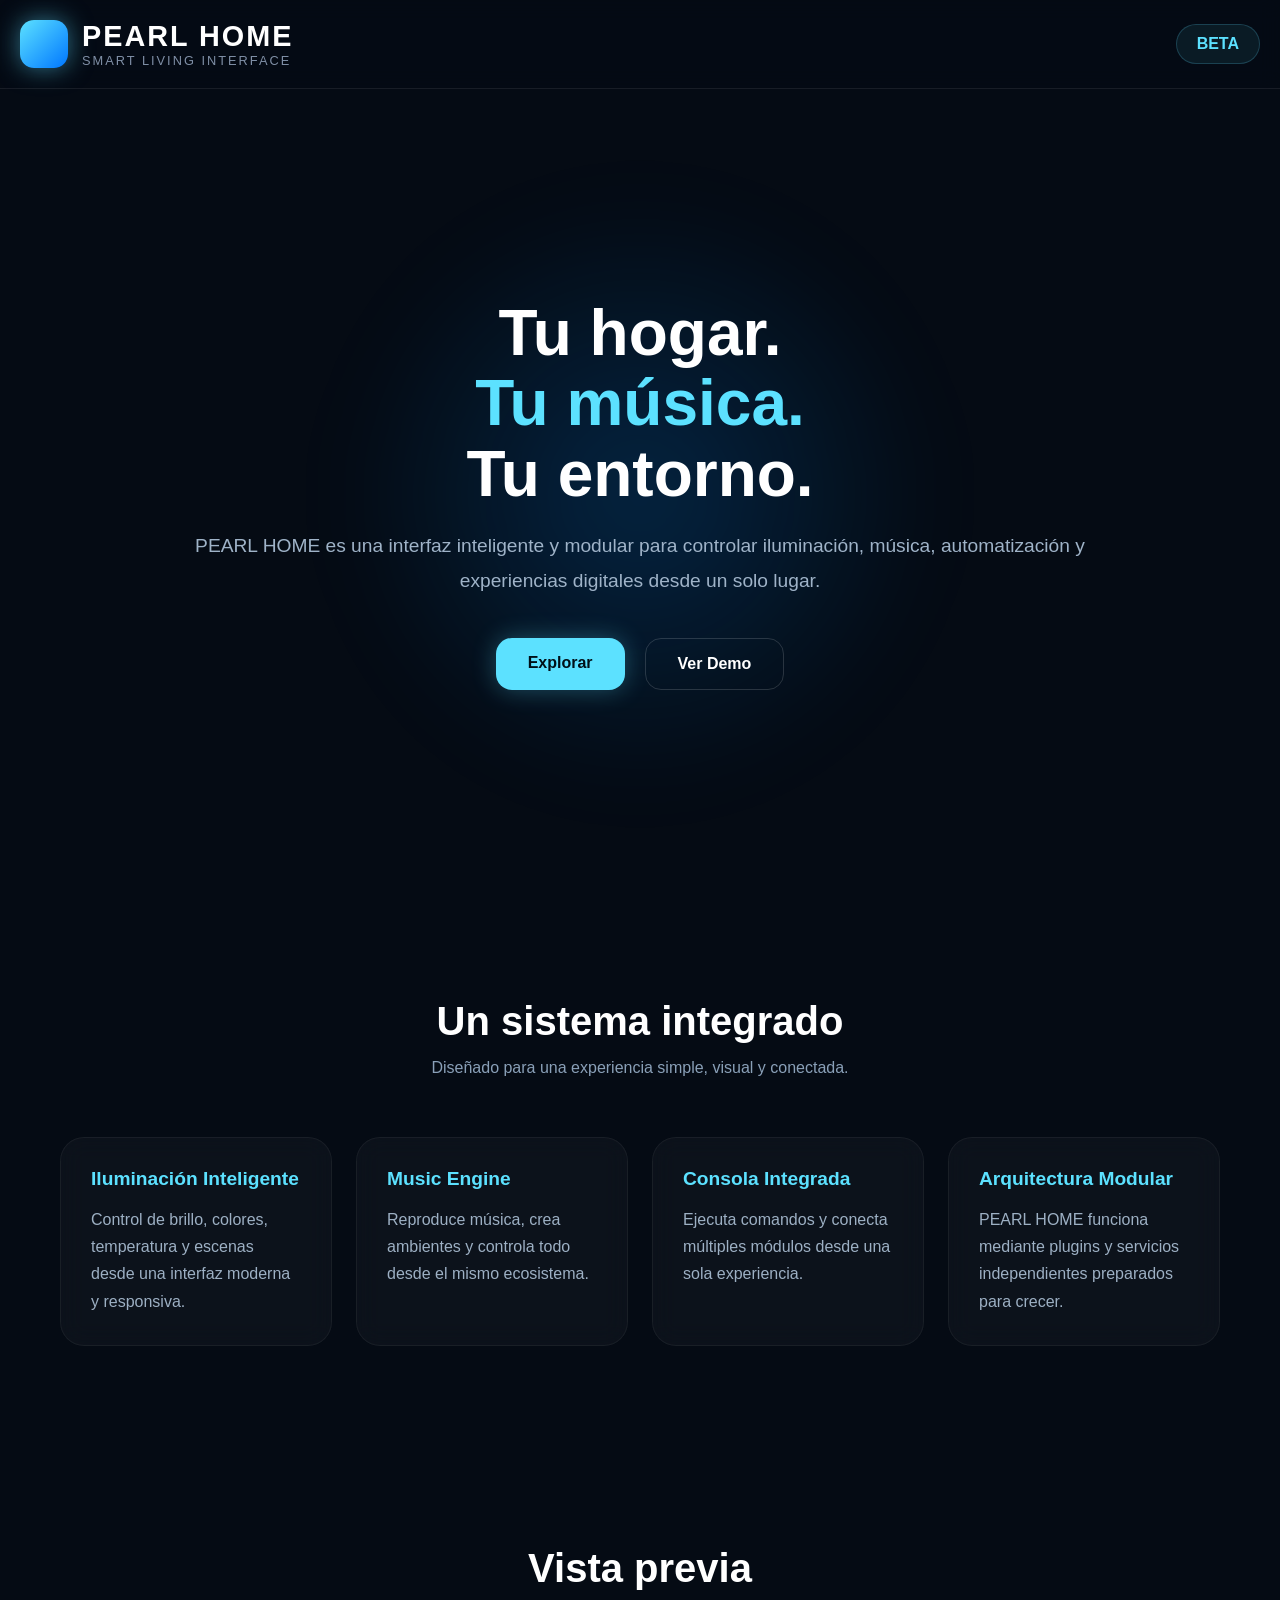
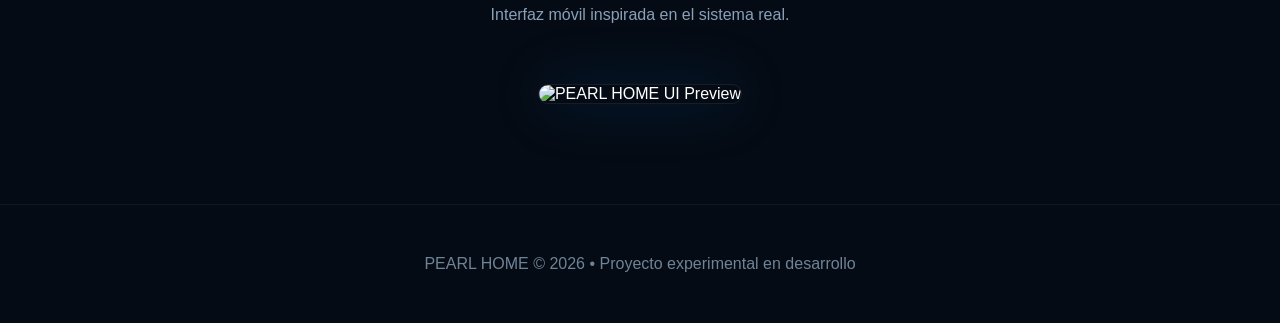
==== index.html @ 00fec77e "Add interactive PEARL HOME demo" ====
<!DOCTYPE html>
<html lang="es">
<head>
  <meta charset="UTF-8" />
  <meta name="viewport" content="width=device-width, initial-scale=1.0" />
  <title>PEARL HOME</title>
  <link rel="stylesheet" href="css/style.css" />
</head>
<body>

<header>
  <div class="logo">
    <div class="logo-icon"></div>
    <div>
      <h1>PEARL HOME</h1>
      <p>SMART LIVING INTERFACE</p>
    </div>
  </div>

  <div class="beta">BETA</div>
</header>

<section class="hero">
  <div class="hero-content">
    <h2>Tu hogar.<br><span>Tu música.</span><br>Tu entorno.</h2>

    <p>
      PEARL HOME es una interfaz inteligente y modular para controlar iluminación,
      música, automatización y experiencias digitales desde un solo lugar.
    </p>

    <div class="buttons">
      <a href="#features" class="btn btn-primary">Explorar</a>
      <a href="demo.html" class="btn btn-secondary">Ver Demo</a>
    </div>
  </div>
</section>

<section class="features" id="features">
  <div class="section-title">
    <h3>Un sistema integrado</h3>
    <p>Diseñado para una experiencia simple, visual y conectada.</p>
  </div>

  <div class="grid">
    <div class="card">
      <h4>Iluminación Inteligente</h4>
      <p>
        Control de brillo, colores, temperatura y escenas desde una interfaz moderna y responsiva.
      </p>
    </div>

    <div class="card">
      <h4>Music Engine</h4>
      <p>
        Reproduce música, crea ambientes y controla todo desde el mismo ecosistema.
      </p>
    </div>

    <div class="card">
      <h4>Consola Integrada</h4>
      <p>
        Ejecuta comandos y conecta múltiples módulos desde una sola experiencia.
      </p>
    </div>

    <div class="card">
      <h4>Arquitectura Modular</h4>
      <p>
        PEARL HOME funciona mediante plugins y servicios independientes preparados para crecer.
      </p>
    </div>
  </div>
</section>

<section class="preview" id="preview">
  <div class="section-title">
    <h3>Vista previa</h3>
    <p>Interfaz móvil inspirada en el sistema real.</p>
  </div>

  <img src="https://placehold.co/350x700/07111f/5ce1ff?text=PEARL+HOME" alt="PEARL HOME UI Preview">
</section>

<footer>
  <p>PEARL HOME © 2026 • Proyecto experimental en desarrollo</p>
</footer>

</body>
</html>
---- css/style.css ----
* {
  margin: 0;
  padding: 0;
  box-sizing: border-box;
  font-family: Arial, sans-serif;
}

body {
  background: #050b14;
  color: white;
  overflow-x: hidden;
}

header {
  padding: 20px;
  display: flex;
  justify-content: space-between;
  align-items: center;
  border-bottom: 1px solid rgba(255,255,255,0.08);
  backdrop-filter: blur(10px);
  position: sticky;
  top: 0;
  background: rgba(5,11,20,0.9);
  z-index: 100;
}

.logo {
  display: flex;
  align-items: center;
  gap: 14px;
}

.logo-icon {
  width: 48px;
  height: 48px;
  border-radius: 14px;
  background: linear-gradient(135deg, #5ce1ff, #0077ff);
  box-shadow: 0 0 25px rgba(92,225,255,0.5);
}

.logo h1 {
  font-size: 1.8rem;
  letter-spacing: 2px;
}

.logo p {
  color: #7f8fa6;
  font-size: 0.8rem;
  letter-spacing: 2px;
}

.beta {
  padding: 10px 20px;
  border-radius: 999px;
  border: 1px solid rgba(92,225,255,0.2);
  background: rgba(92,225,255,0.08);
  color: #5ce1ff;
  font-weight: bold;
}

.hero {
  min-height: 90vh;
  display: flex;
  align-items: center;
  justify-content: center;
  text-align: center;
  padding: 40px 20px;
  position: relative;
}

.hero::before {
  content: "";
  position: absolute;
  width: 600px;
  height: 600px;
  background: radial-gradient(circle, rgba(0,140,255,0.2), transparent 70%);
  filter: blur(40px);
  z-index: 0;
}

.hero-content {
  position: relative;
  z-index: 1;
  max-width: 900px;
}

.hero h2 {
  font-size: 4rem;
  margin-bottom: 20px;
  line-height: 1.1;
}

.hero span {
  color: #5ce1ff;
}

.hero p {
  color: #9fb3c8;
  font-size: 1.2rem;
  margin-bottom: 40px;
  line-height: 1.8;
}

.buttons {
  display: flex;
  gap: 20px;
  justify-content: center;
  flex-wrap: wrap;
}

.btn {
  padding: 16px 32px;
  border-radius: 16px;
  border: none;
  font-size: 1rem;
  cursor: pointer;
  transition: 0.3s ease;
  text-decoration: none;
  font-weight: bold;
}

.btn-primary {
  background: #5ce1ff;
  color: #001018;
  box-shadow: 0 0 25px rgba(92,225,255,0.3);
}

.btn-primary:hover {
  transform: translateY(-3px);
  box-shadow: 0 0 40px rgba(92,225,255,0.6);
}

.btn-secondary {
  background: transparent;
  border: 1px solid rgba(255,255,255,0.15);
  color: white;
}

.features {
  padding: 100px 20px;
  max-width: 1200px;
  margin: auto;
}

.section-title {
  text-align: center;
  margin-bottom: 60px;
}

.section-title h3 {
  font-size: 2.5rem;
  margin-bottom: 15px;
}

.section-title p {
  color: #8aa0b8;
}

.grid {
  display: grid;
  grid-template-columns: repeat(auto-fit, minmax(260px, 1fr));
  gap: 24px;
}

.card {
  background: rgba(255,255,255,0.03);
  border: 1px solid rgba(255,255,255,0.05);
  border-radius: 24px;
  padding: 30px;
  transition: 0.3s ease;
  backdrop-filter: blur(12px);
}

.card:hover {
  transform: translateY(-5px);
  border-color: rgba(92,225,255,0.3);
  box-shadow: 0 0 30px rgba(0,140,255,0.1);
}

.card h4 {
  margin-bottom: 16px;
  color: #5ce1ff;
  font-size: 1.2rem;
}

.card p {
  color: #9db0c4;
  line-height: 1.7;
}

.preview {
  padding: 100px 20px;
  text-align: center;
}

.preview img {
  width: 100%;
  max-width: 350px;
  border-radius: 30px;
  box-shadow: 0 0 60px rgba(0,140,255,0.2);
  border: 1px solid rgba(255,255,255,0.08);
}

footer {
  padding: 50px 20px;
  text-align: center;
  color: #6f8397;
  border-top: 1px solid rgba(255,255,255,0.05);
}

@media (max-width: 768px) {
  .hero h2 {
    font-size: 2.5rem;
  }

  .hero p {
    font-size: 1rem;
  }
}
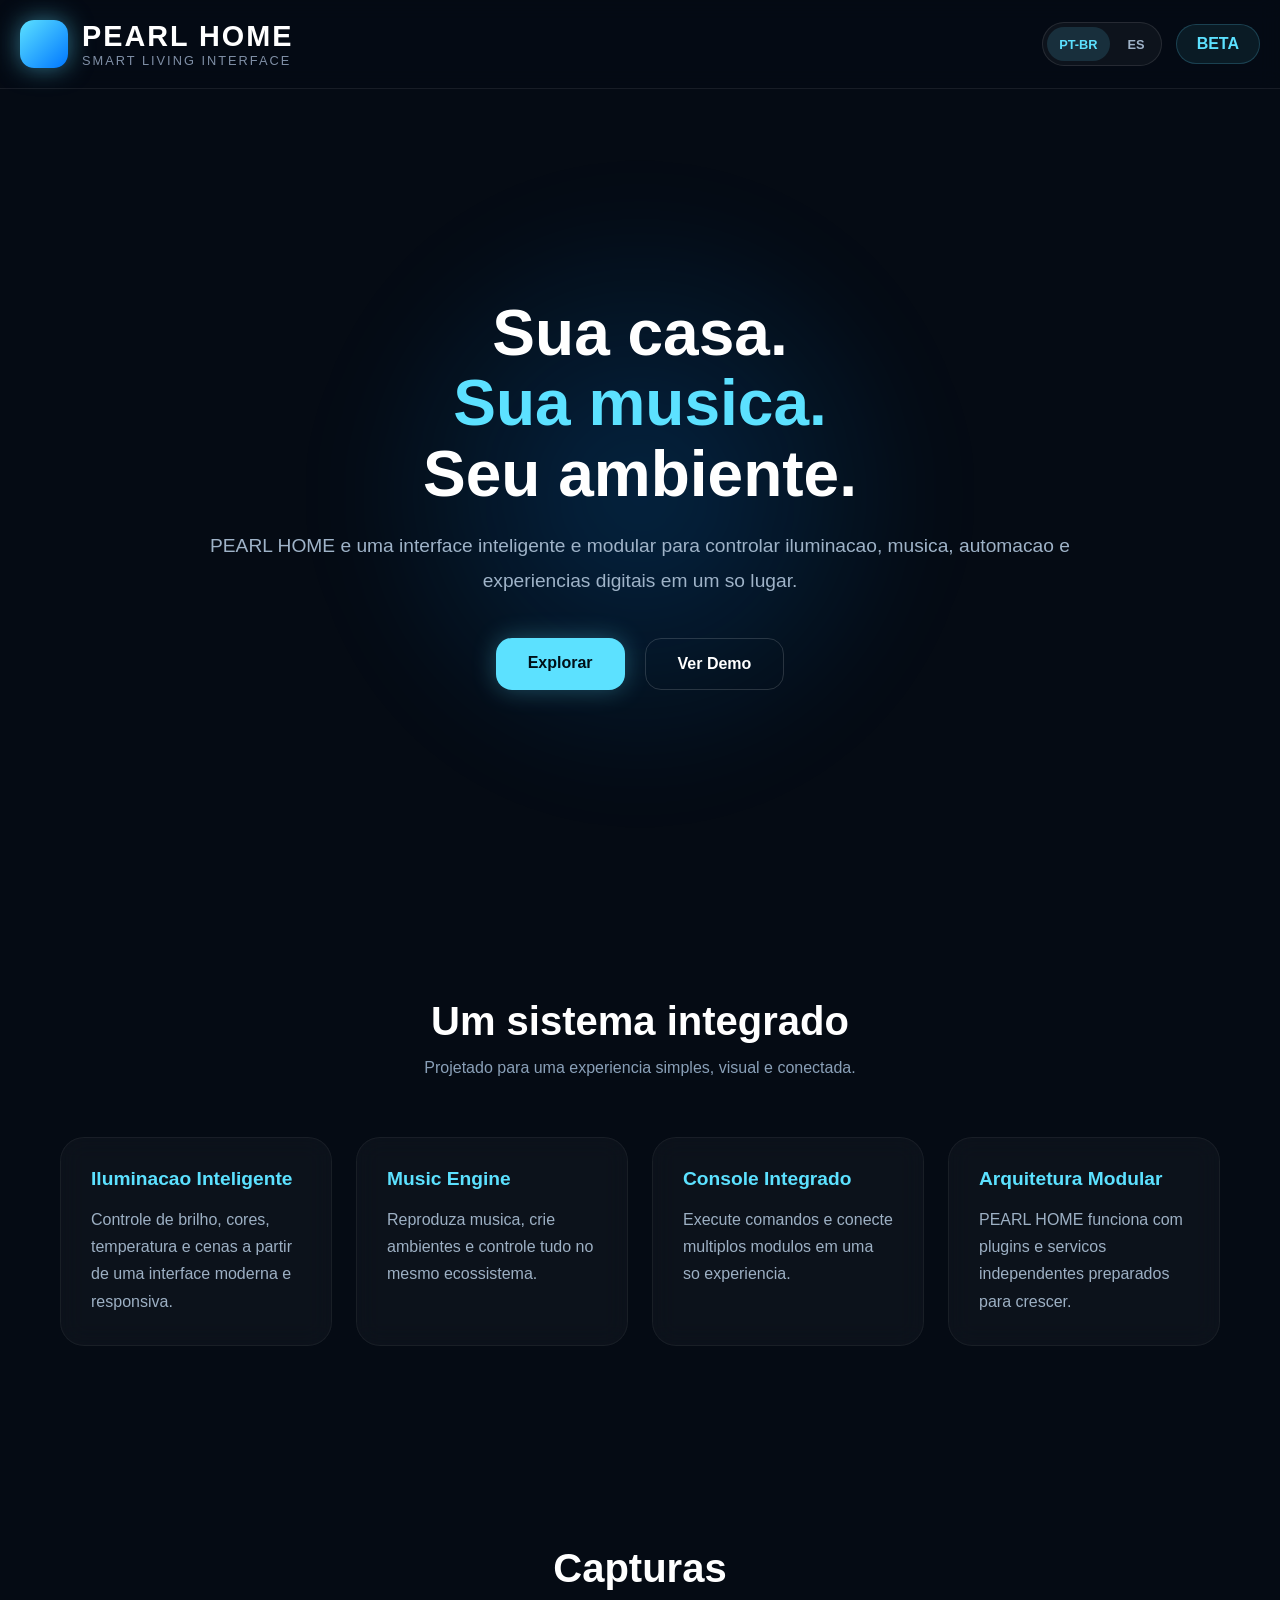
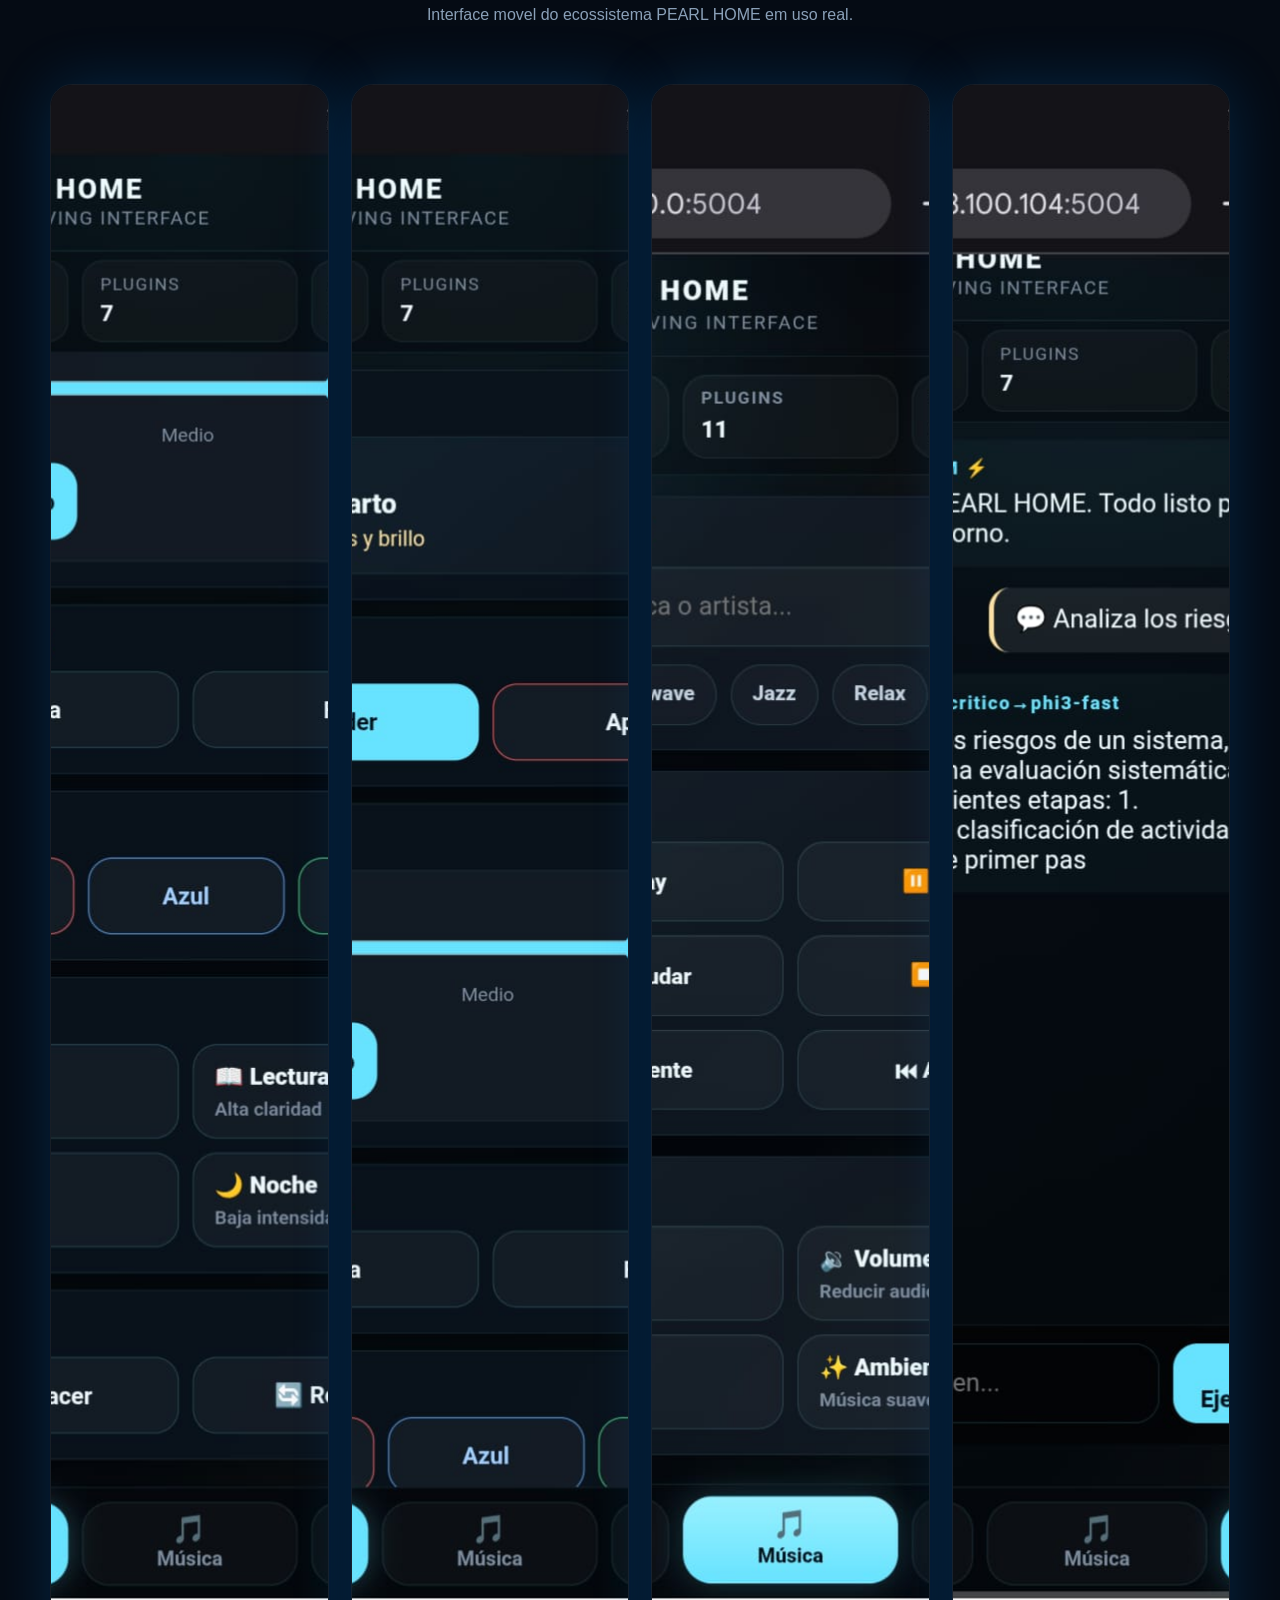
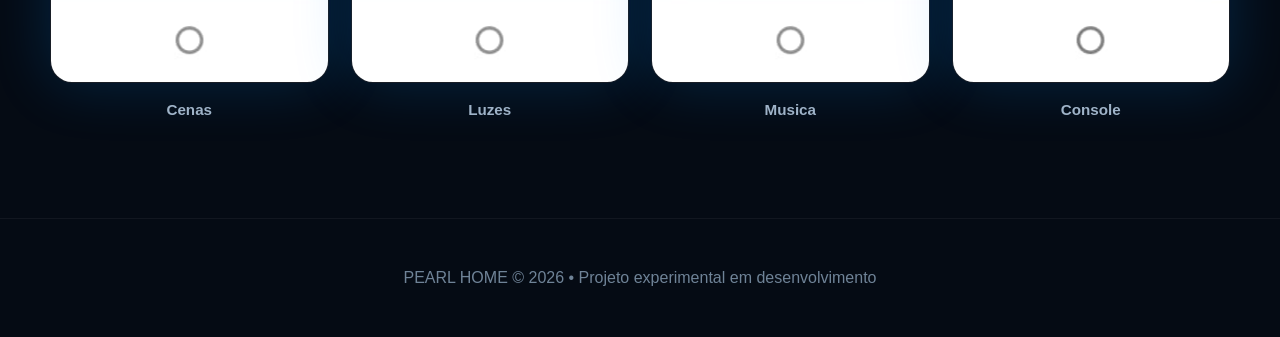
==== commit 0ff46c41: "Add mobile screenshots gallery" ====
--- a/index.html
+++ b/index.html
@@ -1,9 +1,11 @@
 <!DOCTYPE html>
-<html lang="es">
+<html lang="pt-BR">
 <head>
   <meta charset="UTF-8" />
   <meta name="viewport" content="width=device-width, initial-scale=1.0" />
   <title>PEARL HOME</title>
+  <link rel="alternate" hreflang="pt-BR" href="./" />
+  <link rel="alternate" hreflang="es" href="./es/" />
   <link rel="stylesheet" href="css/style.css" />
 </head>
 <body>
@@ -17,57 +19,63 @@
     </div>
   </div>
 
-  <div class="beta">BETA</div>
+  <nav class="header-actions" aria-label="Opcoes do site">
+    <div class="language-switch" aria-label="Idioma">
+      <a class="active" href="./" aria-current="page">PT-BR</a>
+      <a href="./es/">ES</a>
+    </div>
+    <div class="beta">BETA</div>
+  </nav>
 </header>
 
 <section class="hero">
   <div class="hero-content">
-    <h2>Tu hogar.<br><span>Tu música.</span><br>Tu entorno.</h2>
+    <h2>Sua casa.<br><span>Sua musica.</span><br>Seu ambiente.</h2>
 
     <p>
-      PEARL HOME es una interfaz inteligente y modular para controlar iluminación,
-      música, automatización y experiencias digitales desde un solo lugar.
+      PEARL HOME e uma interface inteligente e modular para controlar iluminacao,
+      musica, automacao e experiencias digitais em um so lugar.
     </p>
 
     <div class="buttons">
       <a href="#features" class="btn btn-primary">Explorar</a>
-      <a href="demo.html" class="btn btn-secondary">Ver Demo</a>
+      <a href="./demo.html" class="btn btn-secondary">Ver Demo</a>
     </div>
   </div>
 </section>
 
 <section class="features" id="features">
   <div class="section-title">
-    <h3>Un sistema integrado</h3>
-    <p>Diseñado para una experiencia simple, visual y conectada.</p>
+    <h3>Um sistema integrado</h3>
+    <p>Projetado para uma experiencia simples, visual e conectada.</p>
   </div>
 
   <div class="grid">
     <div class="card">
-      <h4>Iluminación Inteligente</h4>
+      <h4>Iluminacao Inteligente</h4>
       <p>
-        Control de brillo, colores, temperatura y escenas desde una interfaz moderna y responsiva.
+        Controle de brilho, cores, temperatura e cenas a partir de uma interface moderna e responsiva.
       </p>
     </div>
 
     <div class="card">
       <h4>Music Engine</h4>
       <p>
-        Reproduce música, crea ambientes y controla todo desde el mismo ecosistema.
+        Reproduza musica, crie ambientes e controle tudo no mesmo ecossistema.
       </p>
     </div>
 
     <div class="card">
-      <h4>Consola Integrada</h4>
+      <h4>Console Integrado</h4>
       <p>
-        Ejecuta comandos y conecta múltiples módulos desde una sola experiencia.
+        Execute comandos e conecte multiplos modulos em uma so experiencia.
       </p>
     </div>
 
     <div class="card">
-      <h4>Arquitectura Modular</h4>
+      <h4>Arquitetura Modular</h4>
       <p>
-        PEARL HOME funciona mediante plugins y servicios independientes preparados para crecer.
+        PEARL HOME funciona com plugins e servicos independentes preparados para crescer.
       </p>
     </div>
   </div>
@@ -75,15 +83,35 @@
 
 <section class="preview" id="preview">
   <div class="section-title">
-    <h3>Vista previa</h3>
-    <p>Interfaz móvil inspirada en el sistema real.</p>
+    <h3>Capturas</h3>
+    <p>Interface movel do ecossistema PEARL HOME em uso real.</p>
   </div>
 
-  <img src="https://placehold.co/350x700/07111f/5ce1ff?text=PEARL+HOME" alt="PEARL HOME UI Preview">
+  <div class="screenshots">
+    <figure class="screenshot-card">
+      <img src="assets/screenshots/pearl-scene.jpeg" alt="Tela de cenas do PEARL HOME" loading="lazy" width="718" height="1599">
+      <figcaption>Cenas</figcaption>
+    </figure>
+
+    <figure class="screenshot-card">
+      <img src="assets/screenshots/pearl-light.jpeg" alt="Tela de controle de luz do PEARL HOME" loading="lazy" width="718" height="1599">
+      <figcaption>Luzes</figcaption>
+    </figure>
+
+    <figure class="screenshot-card">
+      <img src="assets/screenshots/pearl-music.jpeg" alt="Tela do Music Engine do PEARL HOME" loading="lazy" width="718" height="1599">
+      <figcaption>Musica</figcaption>
+    </figure>
+
+    <figure class="screenshot-card">
+      <img src="assets/screenshots/pearl-console.jpeg" alt="Tela de console do PEARL HOME" loading="lazy" width="718" height="1599">
+      <figcaption>Console</figcaption>
+    </figure>
+  </div>
 </section>
 
 <footer>
-  <p>PEARL HOME © 2026 • Proyecto experimental en desarrollo</p>
+  <p>PEARL HOME © 2026 • Projeto experimental em desenvolvimento</p>
 </footer>
 
 </body>
--- a/css/style.css
+++ b/css/style.css
@@ -16,12 +16,46 @@
   display: flex;
   justify-content: space-between;
   align-items: center;
+  gap: 18px;
   border-bottom: 1px solid rgba(255,255,255,0.08);
   backdrop-filter: blur(10px);
   position: sticky;
   top: 0;
   background: rgba(5,11,20,0.9);
   z-index: 100;
+}
+
+.header-actions {
+  display: flex;
+  align-items: center;
+  gap: 14px;
+}
+
+.language-switch {
+  display: inline-flex;
+  align-items: center;
+  gap: 6px;
+  padding: 4px;
+  border: 1px solid rgba(255,255,255,0.1);
+  border-radius: 999px;
+  background: rgba(255,255,255,0.04);
+}
+
+.language-switch a {
+  min-height: 34px;
+  padding: 0 12px;
+  display: inline-flex;
+  align-items: center;
+  border-radius: 999px;
+  color: #9fb3c8;
+  font-size: 0.8rem;
+  font-weight: bold;
+  text-decoration: none;
+}
+
+.language-switch a.active {
+  background: rgba(92,225,255,0.14);
+  color: #5ce1ff;
 }
 
 .logo {
@@ -193,14 +227,35 @@
   text-align: center;
 }
 
-.preview img {
+.screenshots {
+  width: min(1180px, 100%);
+  margin: 0 auto;
+  display: grid;
+  grid-template-columns: repeat(4, minmax(0, 1fr));
+  gap: 22px;
+  align-items: start;
+}
+
+.screenshot-card {
+  min-width: 0;
+}
+
+.screenshot-card img {
   width: 100%;
-  max-width: 350px;
-  border-radius: 30px;
+  aspect-ratio: 718 / 1599;
+  object-fit: cover;
+  border-radius: 22px;
   box-shadow: 0 0 60px rgba(0,140,255,0.2);
   border: 1px solid rgba(255,255,255,0.08);
 }
 
+.screenshot-card figcaption {
+  margin-top: 14px;
+  color: #9fb3c8;
+  font-size: 0.95rem;
+  font-weight: bold;
+}
+
 footer {
   padding: 50px 20px;
   text-align: center;
@@ -209,6 +264,16 @@
 }
 
 @media (max-width: 768px) {
+  header {
+    align-items: flex-start;
+    flex-direction: column;
+  }
+
+  .header-actions {
+    width: 100%;
+    justify-content: space-between;
+  }
+
   .hero h2 {
     font-size: 2.5rem;
   }
@@ -216,4 +281,15 @@
   .hero p {
     font-size: 1rem;
   }
-}
+
+  .screenshots {
+    grid-template-columns: repeat(2, minmax(0, 1fr));
+  }
+}
+
+@media (max-width: 520px) {
+  .screenshots {
+    grid-template-columns: 1fr;
+    max-width: 330px;
+  }
+}
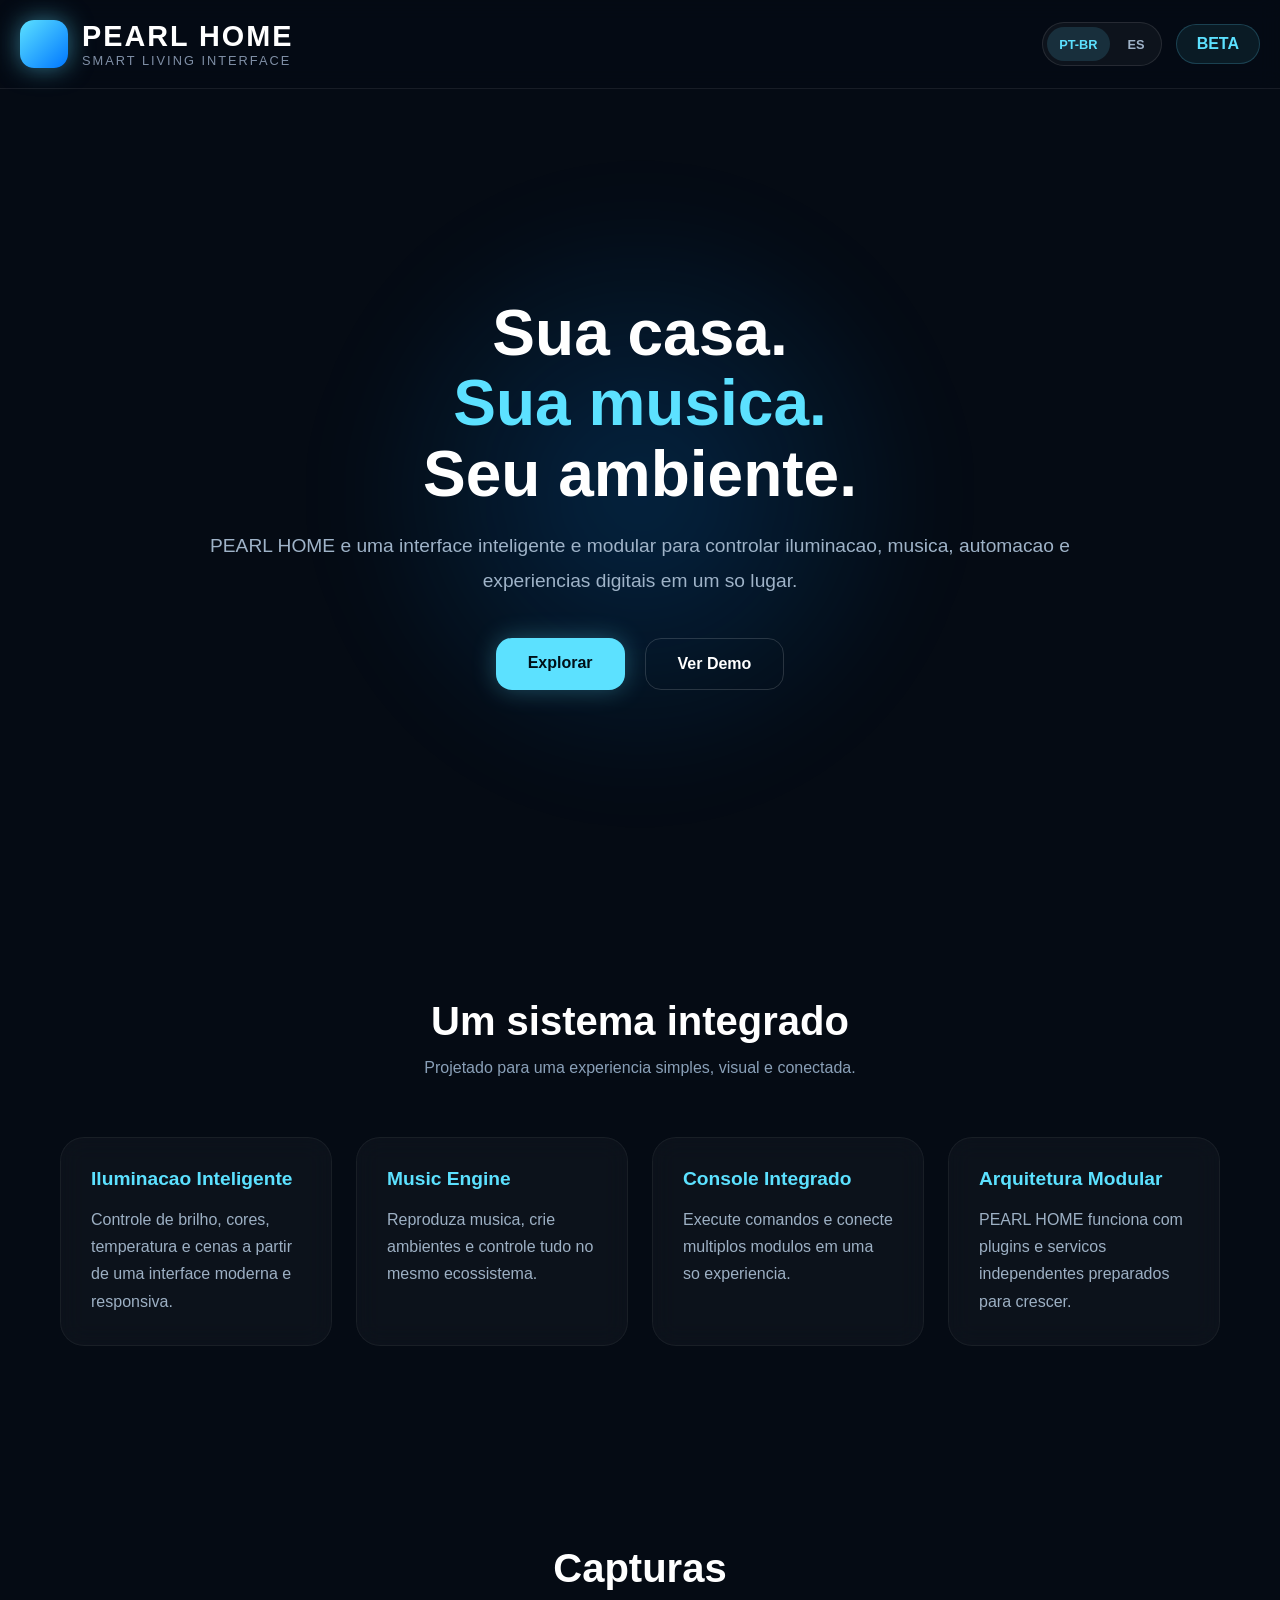
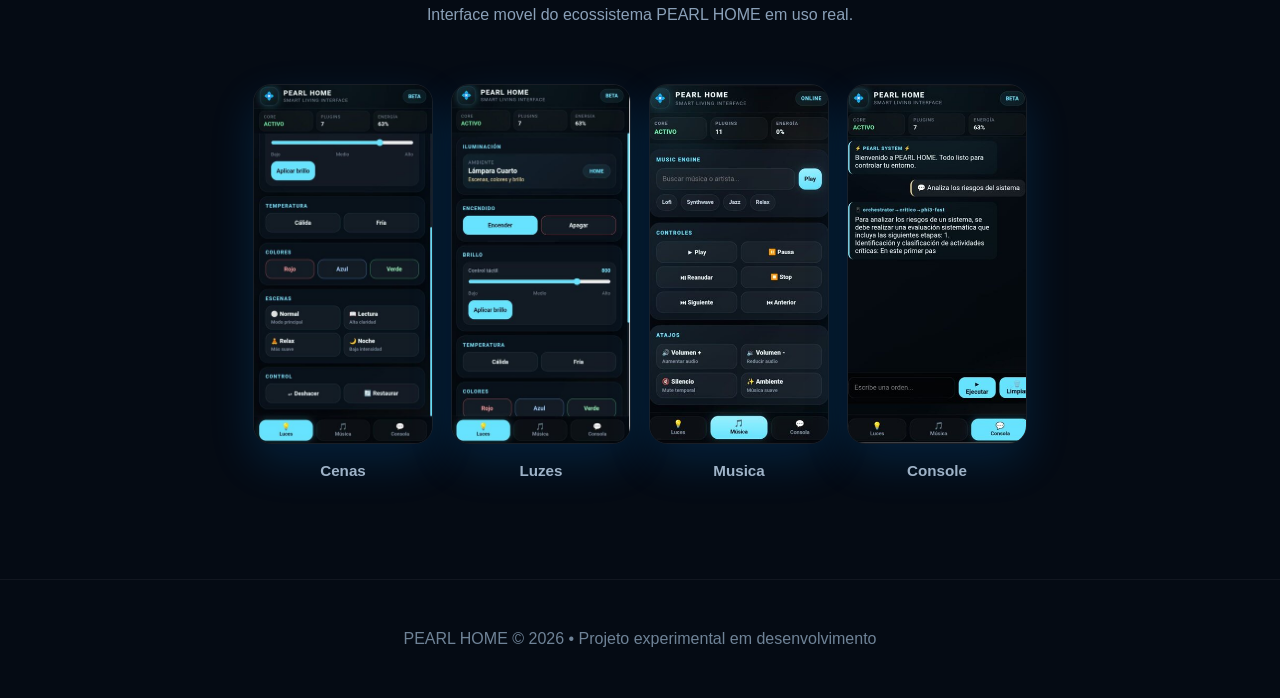
==== commit 29ecea78: "Optimize screenshot gallery sizing" ====
--- a/index.html
+++ b/index.html
@@ -89,22 +89,22 @@
 
   <div class="screenshots">
     <figure class="screenshot-card">
-      <img src="assets/screenshots/pearl-scene.jpeg" alt="Tela de cenas do PEARL HOME" loading="lazy" width="718" height="1599">
+      <img src="assets/screenshots/pearl-scene.jpeg" alt="Tela de cenas do PEARL HOME" loading="lazy" width="360" height="722">
       <figcaption>Cenas</figcaption>
     </figure>
 
     <figure class="screenshot-card">
-      <img src="assets/screenshots/pearl-light.jpeg" alt="Tela de controle de luz do PEARL HOME" loading="lazy" width="718" height="1599">
+      <img src="assets/screenshots/pearl-light.jpeg" alt="Tela de controle de luz do PEARL HOME" loading="lazy" width="360" height="721">
       <figcaption>Luzes</figcaption>
     </figure>
 
     <figure class="screenshot-card">
-      <img src="assets/screenshots/pearl-music.jpeg" alt="Tela do Music Engine do PEARL HOME" loading="lazy" width="718" height="1599">
+      <img src="assets/screenshots/pearl-music.jpeg" alt="Tela do Music Engine do PEARL HOME" loading="lazy" width="360" height="675">
       <figcaption>Musica</figcaption>
     </figure>
 
     <figure class="screenshot-card">
-      <img src="assets/screenshots/pearl-console.jpeg" alt="Tela de console do PEARL HOME" loading="lazy" width="718" height="1599">
+      <img src="assets/screenshots/pearl-console.jpeg" alt="Tela de console do PEARL HOME" loading="lazy" width="360" height="687">
       <figcaption>Console</figcaption>
     </figure>
   </div>
--- a/css/style.css
+++ b/css/style.css
@@ -228,12 +228,13 @@
 }
 
 .screenshots {
-  width: min(1180px, 100%);
+  width: min(980px, 100%);
   margin: 0 auto;
   display: grid;
-  grid-template-columns: repeat(4, minmax(0, 1fr));
-  gap: 22px;
+  grid-template-columns: repeat(4, minmax(0, 180px));
+  gap: 18px;
   align-items: start;
+  justify-content: center;
 }
 
 .screenshot-card {
@@ -242,10 +243,12 @@
 
 .screenshot-card img {
   width: 100%;
-  aspect-ratio: 718 / 1599;
+  max-height: 360px;
+  aspect-ratio: auto;
   object-fit: cover;
-  border-radius: 22px;
-  box-shadow: 0 0 60px rgba(0,140,255,0.2);
+  object-position: top center;
+  border-radius: 18px;
+  box-shadow: 0 18px 45px rgba(0,140,255,0.16);
   border: 1px solid rgba(255,255,255,0.08);
 }
 
@@ -284,12 +287,18 @@
 
   .screenshots {
     grid-template-columns: repeat(2, minmax(0, 1fr));
+    max-width: 430px;
   }
 }
 
 @media (max-width: 520px) {
   .screenshots {
-    grid-template-columns: 1fr;
-    max-width: 330px;
-  }
-}
+    grid-template-columns: repeat(2, minmax(0, 1fr));
+    max-width: 360px;
+    gap: 14px;
+  }
+
+  .screenshot-card img {
+    max-height: 300px;
+  }
+}
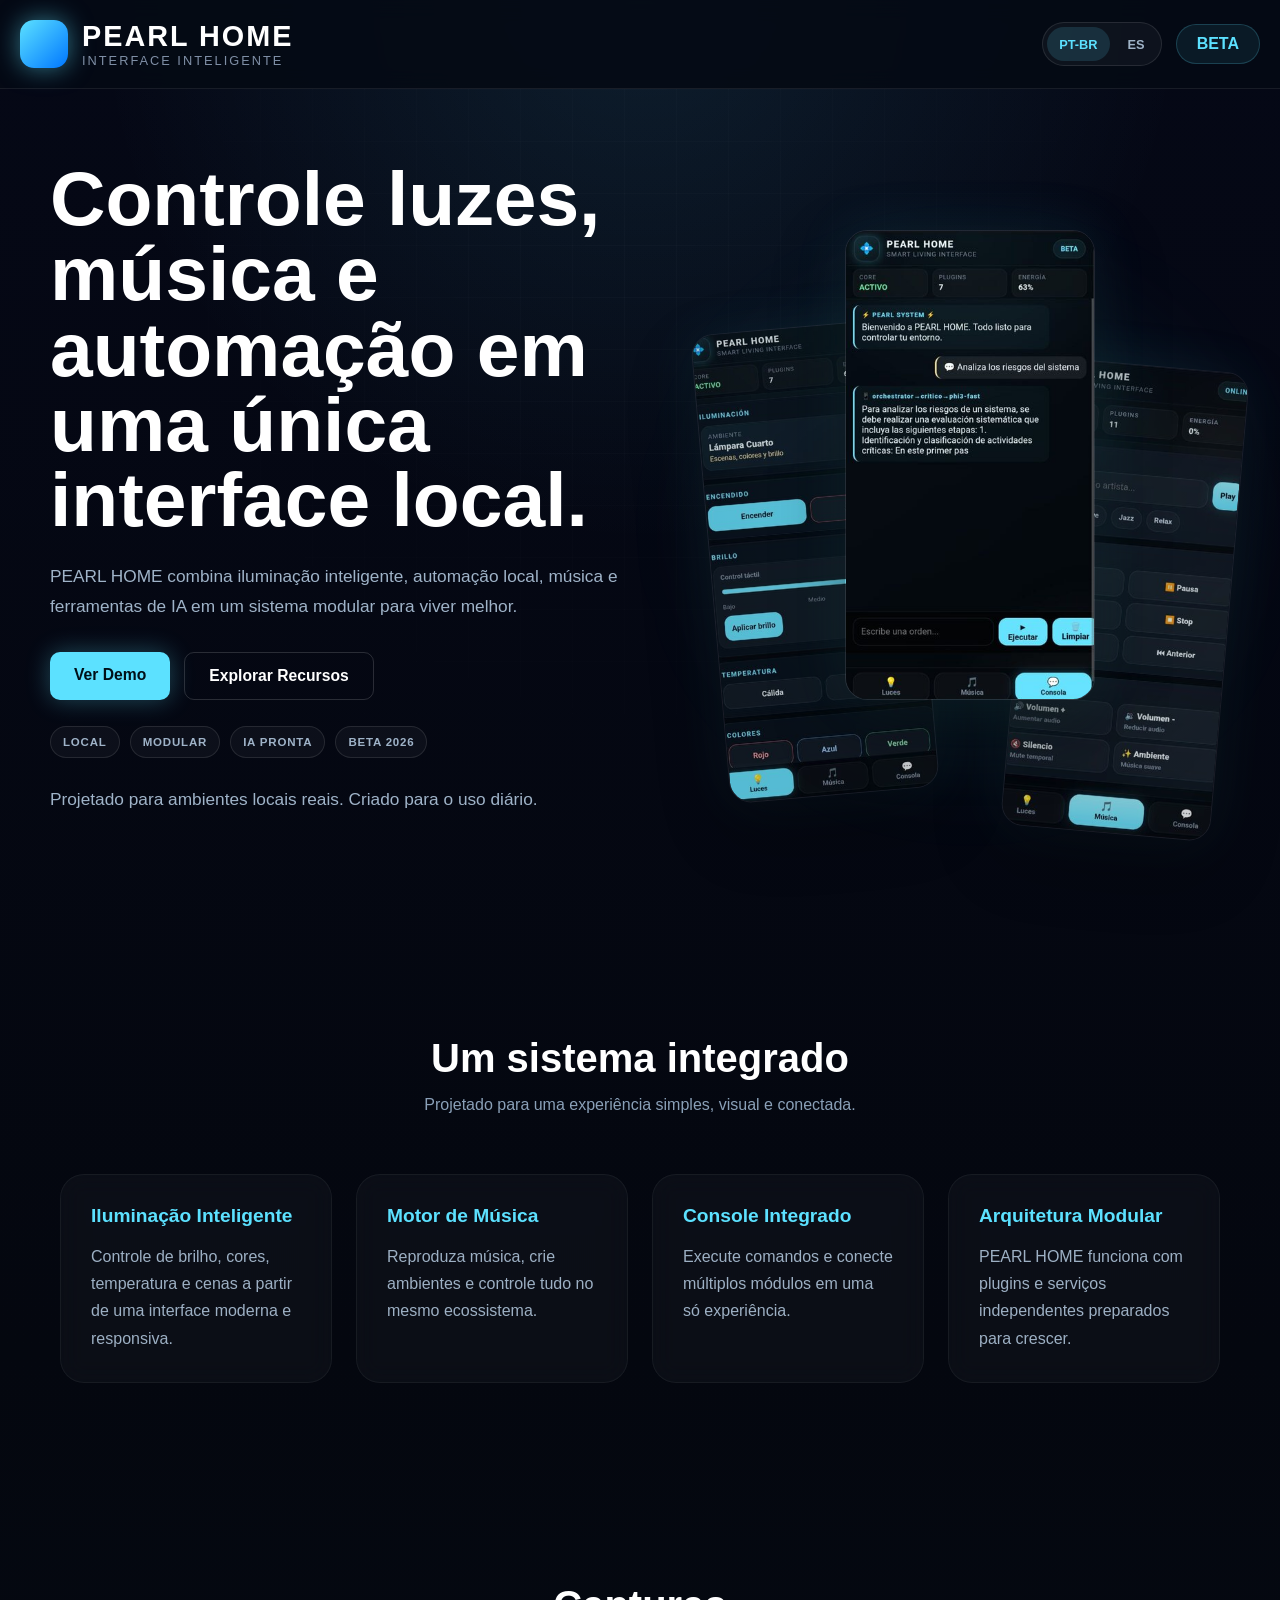
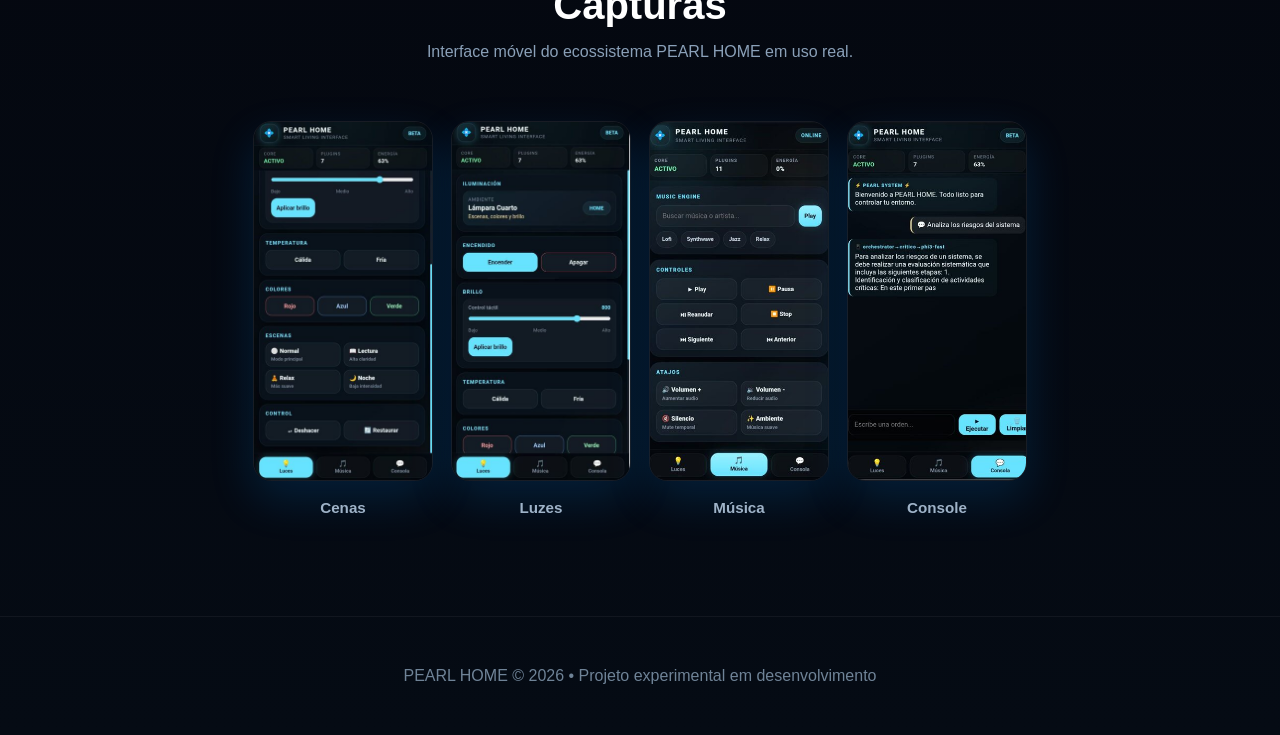
==== commit c92d25ed: "Refine hero and localized UI labels" ====
--- a/index.html
+++ b/index.html
@@ -15,11 +15,11 @@
     <div class="logo-icon"></div>
     <div>
       <h1>PEARL HOME</h1>
-      <p>SMART LIVING INTERFACE</p>
+      <p>INTERFACE INTELIGENTE</p>
     </div>
   </div>
 
-  <nav class="header-actions" aria-label="Opcoes do site">
+  <nav class="header-actions" aria-label="Opções do site">
     <div class="language-switch" aria-label="Idioma">
       <a class="active" href="./" aria-current="page">PT-BR</a>
       <a href="./es/">ES</a>
@@ -30,16 +30,33 @@
 
 <section class="hero">
   <div class="hero-content">
-    <h2>Sua casa.<br><span>Sua musica.</span><br>Seu ambiente.</h2>
+    <div class="hero-copy">
+      <h2>Controle luzes, música e automação em uma única interface local.</h2>
 
-    <p>
-      PEARL HOME e uma interface inteligente e modular para controlar iluminacao,
-      musica, automacao e experiencias digitais em um so lugar.
-    </p>
+      <p>
+        PEARL HOME combina iluminação inteligente, automação local, música e ferramentas de IA
+        em um sistema modular para viver melhor.
+      </p>
 
-    <div class="buttons">
-      <a href="#features" class="btn btn-primary">Explorar</a>
-      <a href="./demo.html" class="btn btn-secondary">Ver Demo</a>
+      <div class="buttons">
+        <a href="./demo.html" class="btn btn-primary">Ver Demo</a>
+        <a href="#features" class="btn btn-secondary">Explorar Recursos</a>
+      </div>
+
+      <div class="badges" aria-label="Destaques do PEARL HOME">
+        <span>LOCAL</span>
+        <span>MODULAR</span>
+        <span>IA PRONTA</span>
+        <span>BETA 2026</span>
+      </div>
+
+      <p class="hero-note">Projetado para ambientes locais reais. Criado para o uso diário.</p>
+    </div>
+
+    <div class="hero-visual" aria-label="Prévia visual do ecossistema PEARL HOME">
+      <img class="mockup mockup-left" src="assets/screenshots/pearl-light.jpeg" alt="Controle de luzes do PEARL HOME" width="360" height="721">
+      <img class="mockup mockup-main" src="assets/screenshots/pearl-console.jpeg" alt="Console local do PEARL HOME" width="360" height="687">
+      <img class="mockup mockup-right" src="assets/screenshots/pearl-music.jpeg" alt="Controle de música do PEARL HOME" width="360" height="675">
     </div>
   </div>
 </section>
@@ -47,35 +64,35 @@
 <section class="features" id="features">
   <div class="section-title">
     <h3>Um sistema integrado</h3>
-    <p>Projetado para uma experiencia simples, visual e conectada.</p>
+    <p>Projetado para uma experiência simples, visual e conectada.</p>
   </div>
 
   <div class="grid">
     <div class="card">
-      <h4>Iluminacao Inteligente</h4>
+      <h4>Iluminação Inteligente</h4>
       <p>
         Controle de brilho, cores, temperatura e cenas a partir de uma interface moderna e responsiva.
       </p>
     </div>
 
     <div class="card">
-      <h4>Music Engine</h4>
+      <h4>Motor de Música</h4>
       <p>
-        Reproduza musica, crie ambientes e controle tudo no mesmo ecossistema.
+        Reproduza música, crie ambientes e controle tudo no mesmo ecossistema.
       </p>
     </div>
 
     <div class="card">
       <h4>Console Integrado</h4>
       <p>
-        Execute comandos e conecte multiplos modulos em uma so experiencia.
+        Execute comandos e conecte múltiplos módulos em uma só experiência.
       </p>
     </div>
 
     <div class="card">
       <h4>Arquitetura Modular</h4>
       <p>
-        PEARL HOME funciona com plugins e servicos independentes preparados para crescer.
+        PEARL HOME funciona com plugins e serviços independentes preparados para crescer.
       </p>
     </div>
   </div>
@@ -84,7 +101,7 @@
 <section class="preview" id="preview">
   <div class="section-title">
     <h3>Capturas</h3>
-    <p>Interface movel do ecossistema PEARL HOME em uso real.</p>
+    <p>Interface móvel do ecossistema PEARL HOME em uso real.</p>
   </div>
 
   <div class="screenshots">
@@ -99,8 +116,8 @@
     </figure>
 
     <figure class="screenshot-card">
-      <img src="assets/screenshots/pearl-music.jpeg" alt="Tela do Music Engine do PEARL HOME" loading="lazy" width="360" height="675">
-      <figcaption>Musica</figcaption>
+      <img src="assets/screenshots/pearl-music.jpeg" alt="Tela do motor de música do PEARL HOME" loading="lazy" width="360" height="675">
+      <figcaption>Música</figcaption>
     </figure>
 
     <figure class="screenshot-card">
--- a/css/style.css
+++ b/css/style.css
@@ -6,7 +6,9 @@
 }
 
 body {
-  background: #050b14;
+  background:
+    radial-gradient(circle at 50% 0%, rgba(92,225,255,0.1), transparent 34rem),
+    linear-gradient(180deg, #050816, #04070f 58%, #050b14);
   color: white;
   overflow-x: hidden;
 }
@@ -93,35 +95,47 @@
 }
 
 .hero {
-  min-height: 90vh;
+  min-height: calc(100vh - 89px);
   display: flex;
   align-items: center;
   justify-content: center;
-  text-align: center;
-  padding: 40px 20px;
+  padding: 72px 20px 92px;
   position: relative;
+  overflow: hidden;
 }
 
 .hero::before {
   content: "";
   position: absolute;
-  width: 600px;
-  height: 600px;
-  background: radial-gradient(circle, rgba(0,140,255,0.2), transparent 70%);
-  filter: blur(40px);
+  inset: 0;
+  background:
+    linear-gradient(rgba(255,255,255,0.018) 1px, transparent 1px),
+    linear-gradient(90deg, rgba(255,255,255,0.018) 1px, transparent 1px);
+  background-size: 52px 52px;
+  -webkit-mask-image: radial-gradient(circle at 50% 22%, #000, transparent 68%);
+  mask-image: radial-gradient(circle at 50% 22%, #000, transparent 68%);
   z-index: 0;
 }
 
 .hero-content {
   position: relative;
   z-index: 1;
-  max-width: 900px;
+  width: min(1180px, 100%);
+  display: grid;
+  grid-template-columns: minmax(0, 1fr) minmax(320px, 520px);
+  gap: clamp(40px, 7vw, 92px);
+  align-items: center;
+}
+
+.hero-copy {
+  max-width: 640px;
 }
 
 .hero h2 {
-  font-size: 4rem;
-  margin-bottom: 20px;
-  line-height: 1.1;
+  font-size: clamp(2.7rem, 6vw, 5.7rem);
+  margin-bottom: 24px;
+  line-height: 0.98;
+  letter-spacing: 0;
 }
 
 .hero span {
@@ -130,23 +144,24 @@
 
 .hero p {
   color: #9fb3c8;
-  font-size: 1.2rem;
-  margin-bottom: 40px;
-  line-height: 1.8;
+  font-size: 1.08rem;
+  max-width: 590px;
+  margin-bottom: 30px;
+  line-height: 1.75;
 }
 
 .buttons {
   display: flex;
-  gap: 20px;
-  justify-content: center;
+  gap: 14px;
+  justify-content: flex-start;
   flex-wrap: wrap;
 }
 
 .btn {
-  padding: 16px 32px;
-  border-radius: 16px;
+  padding: 14px 24px;
+  border-radius: 10px;
   border: none;
-  font-size: 1rem;
+  font-size: 0.98rem;
   cursor: pointer;
   transition: 0.3s ease;
   text-decoration: none;
@@ -168,6 +183,83 @@
   background: transparent;
   border: 1px solid rgba(255,255,255,0.15);
   color: white;
+}
+
+.badges {
+  display: flex;
+  flex-wrap: wrap;
+  gap: 10px;
+  margin-top: 26px;
+}
+
+.badges span {
+  min-height: 32px;
+  display: inline-flex;
+  align-items: center;
+  border: 1px solid rgba(255,255,255,0.1);
+  border-radius: 999px;
+  padding: 0 12px;
+  background: rgba(255,255,255,0.035);
+  color: #9fb3c8;
+  font-size: 0.72rem;
+  font-weight: 800;
+  letter-spacing: 0.8px;
+}
+
+.hero-note {
+  margin-top: 26px;
+  margin-bottom: 0;
+  color: #6f8397;
+  font-size: 0.92rem;
+}
+
+.hero-visual {
+  position: relative;
+  min-height: 560px;
+}
+
+.hero-visual::before {
+  content: "";
+  position: absolute;
+  inset: 16% 7% 8%;
+  border-radius: 50%;
+  background: rgba(92,225,255,0.12);
+  filter: blur(58px);
+}
+
+.mockup {
+  position: absolute;
+  width: min(42vw, 210px);
+  max-height: 470px;
+  object-fit: cover;
+  object-position: top center;
+  border-radius: 22px;
+  border: 1px solid rgba(255,255,255,0.11);
+  box-shadow: 0 28px 70px rgba(0,0,0,0.42), 0 0 55px rgba(92,225,255,0.1);
+}
+
+.mockup-main {
+  left: 50%;
+  top: 8px;
+  z-index: 3;
+  width: min(46vw, 250px);
+  transform: translateX(-50%);
+}
+
+.mockup-left {
+  left: 0;
+  top: 104px;
+  z-index: 2;
+  opacity: 0.82;
+  transform: rotate(-5deg);
+}
+
+.mockup-right {
+  right: 0;
+  top: 142px;
+  z-index: 2;
+  opacity: 0.82;
+  transform: rotate(5deg);
 }
 
 .features {
@@ -277,12 +369,35 @@
     justify-content: space-between;
   }
 
+  .hero {
+    min-height: auto;
+    padding: 54px 20px 72px;
+  }
+
+  .hero-content {
+    grid-template-columns: 1fr;
+    gap: 40px;
+  }
+
   .hero h2 {
-    font-size: 2.5rem;
+    font-size: 2.7rem;
   }
 
   .hero p {
     font-size: 1rem;
+  }
+
+  .hero-visual {
+    min-height: 440px;
+  }
+
+  .mockup {
+    width: 42%;
+    max-height: 360px;
+  }
+
+  .mockup-main {
+    width: 54%;
   }
 
   .screenshots {
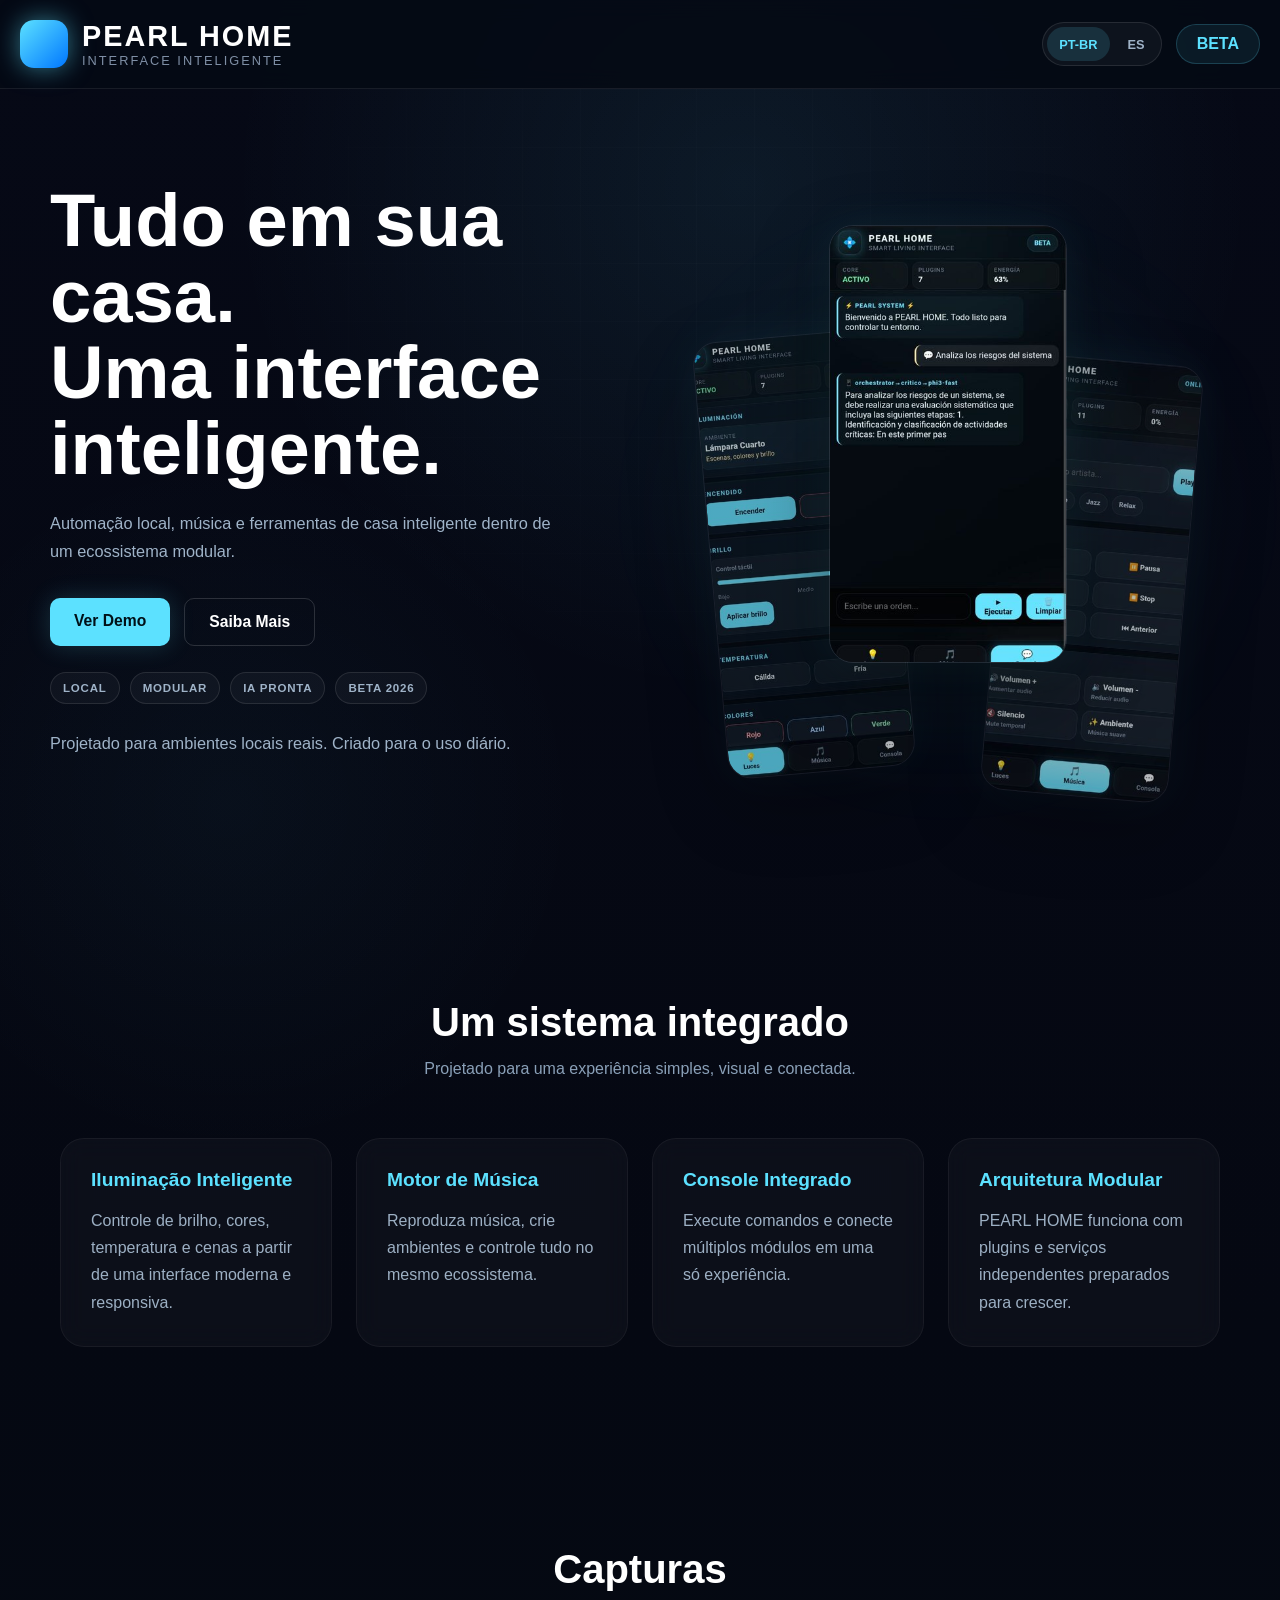
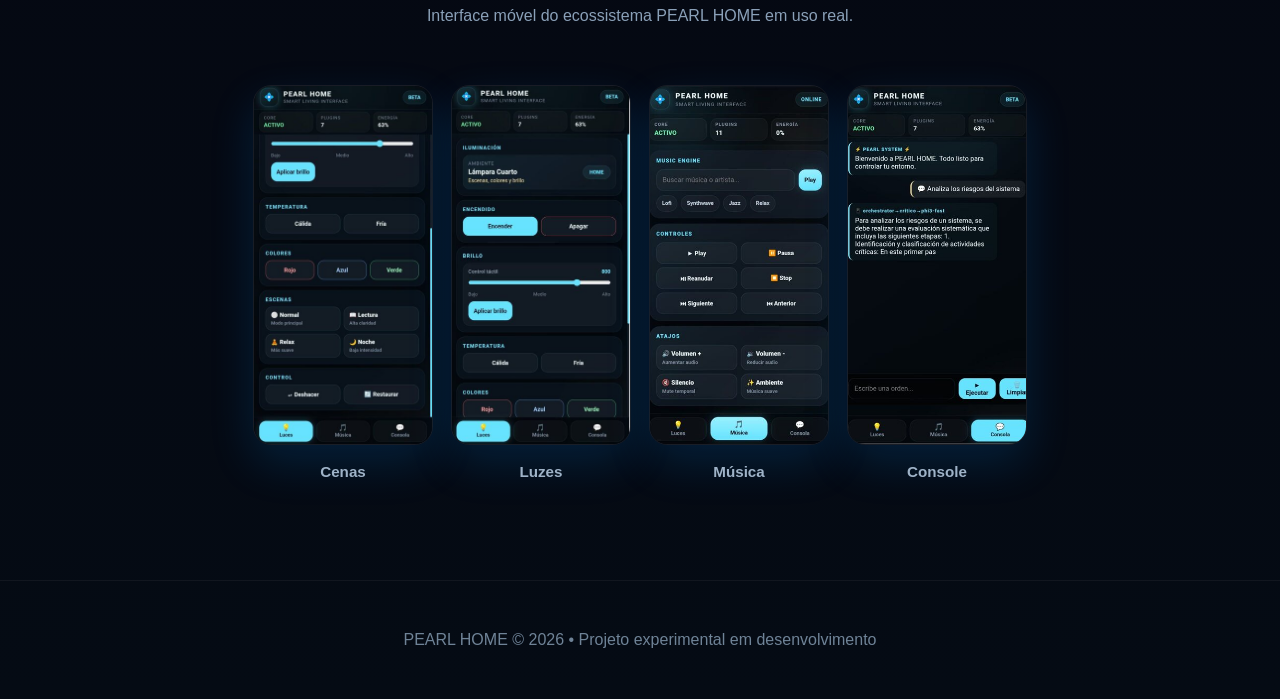
==== commit 38809244: "Calm down hero presentation" ====
--- a/index.html
+++ b/index.html
@@ -31,16 +31,15 @@
 <section class="hero">
   <div class="hero-content">
     <div class="hero-copy">
-      <h2>Controle luzes, música e automação em uma única interface local.</h2>
+      <h2>Tudo em sua casa.<br>Uma interface inteligente.</h2>
 
       <p>
-        PEARL HOME combina iluminação inteligente, automação local, música e ferramentas de IA
-        em um sistema modular para viver melhor.
+        Automação local, música e ferramentas de casa inteligente dentro de um ecossistema modular.
       </p>
 
       <div class="buttons">
         <a href="./demo.html" class="btn btn-primary">Ver Demo</a>
-        <a href="#features" class="btn btn-secondary">Explorar Recursos</a>
+        <a href="#features" class="btn btn-secondary">Saiba Mais</a>
       </div>
 
       <div class="badges" aria-label="Destaques do PEARL HOME">
--- a/css/style.css
+++ b/css/style.css
@@ -7,8 +7,9 @@
 
 body {
   background:
-    radial-gradient(circle at 50% 0%, rgba(92,225,255,0.1), transparent 34rem),
-    linear-gradient(180deg, #050816, #04070f 58%, #050b14);
+    radial-gradient(circle at 58% 8%, rgba(92,225,255,0.08), transparent 32rem),
+    radial-gradient(circle at 18% 35%, rgba(92,225,255,0.035), transparent 22rem),
+    linear-gradient(180deg, #060916, #050812 58%, #050b14);
   color: white;
   overflow-x: hidden;
 }
@@ -99,7 +100,7 @@
   display: flex;
   align-items: center;
   justify-content: center;
-  padding: 72px 20px 92px;
+  padding: 88px 20px 104px;
   position: relative;
   overflow: hidden;
 }
@@ -109,11 +110,11 @@
   position: absolute;
   inset: 0;
   background:
-    linear-gradient(rgba(255,255,255,0.018) 1px, transparent 1px),
-    linear-gradient(90deg, rgba(255,255,255,0.018) 1px, transparent 1px);
-  background-size: 52px 52px;
-  -webkit-mask-image: radial-gradient(circle at 50% 22%, #000, transparent 68%);
-  mask-image: radial-gradient(circle at 50% 22%, #000, transparent 68%);
+    linear-gradient(rgba(255,255,255,0.014) 1px, transparent 1px),
+    linear-gradient(90deg, rgba(255,255,255,0.014) 1px, transparent 1px);
+  background-size: 58px 58px;
+  -webkit-mask-image: radial-gradient(circle at 55% 22%, #000, transparent 64%);
+  mask-image: radial-gradient(circle at 55% 22%, #000, transparent 64%);
   z-index: 0;
 }
 
@@ -122,19 +123,19 @@
   z-index: 1;
   width: min(1180px, 100%);
   display: grid;
-  grid-template-columns: minmax(0, 1fr) minmax(320px, 520px);
-  gap: clamp(40px, 7vw, 92px);
+  grid-template-columns: minmax(0, 0.96fr) minmax(320px, 520px);
+  gap: clamp(56px, 8vw, 116px);
   align-items: center;
 }
 
 .hero-copy {
-  max-width: 640px;
+  max-width: 600px;
 }
 
 .hero h2 {
-  font-size: clamp(2.7rem, 6vw, 5.7rem);
+  font-size: clamp(3rem, 5.8vw, 5.35rem);
   margin-bottom: 24px;
-  line-height: 0.98;
+  line-height: 1.02;
   letter-spacing: 0;
 }
 
@@ -144,10 +145,10 @@
 
 .hero p {
   color: #9fb3c8;
-  font-size: 1.08rem;
-  max-width: 590px;
-  margin-bottom: 30px;
-  line-height: 1.75;
+  font-size: 1.02rem;
+  max-width: 510px;
+  margin-bottom: 32px;
+  line-height: 1.7;
 }
 
 .buttons {
@@ -171,12 +172,12 @@
 .btn-primary {
   background: #5ce1ff;
   color: #001018;
-  box-shadow: 0 0 25px rgba(92,225,255,0.3);
+  box-shadow: 0 0 24px rgba(92,225,255,0.18);
 }
 
 .btn-primary:hover {
-  transform: translateY(-3px);
-  box-shadow: 0 0 40px rgba(92,225,255,0.6);
+  transform: translateY(-2px);
+  box-shadow: 0 0 34px rgba(92,225,255,0.26);
 }
 
 .btn-secondary {
@@ -221,45 +222,48 @@
 .hero-visual::before {
   content: "";
   position: absolute;
-  inset: 16% 7% 8%;
+  inset: 18% 8% 10%;
   border-radius: 50%;
-  background: rgba(92,225,255,0.12);
-  filter: blur(58px);
+  background: rgba(92,225,255,0.075);
+  filter: blur(64px);
 }
 
 .mockup {
   position: absolute;
-  width: min(42vw, 210px);
-  max-height: 470px;
+  width: min(40vw, 188px);
+  max-height: 438px;
   object-fit: cover;
   object-position: top center;
-  border-radius: 22px;
-  border: 1px solid rgba(255,255,255,0.11);
-  box-shadow: 0 28px 70px rgba(0,0,0,0.42), 0 0 55px rgba(92,225,255,0.1);
+  border-radius: 24px;
+  border: 1px solid rgba(255,255,255,0.1);
+  box-shadow: 0 28px 76px rgba(0,0,0,0.42), 0 0 40px rgba(92,225,255,0.08);
+  animation: floatCalm 6s ease-in-out infinite;
 }
 
 .mockup-main {
   left: 50%;
-  top: 8px;
+  top: 18px;
   z-index: 3;
-  width: min(46vw, 250px);
+  width: min(45vw, 238px);
   transform: translateX(-50%);
 }
 
 .mockup-left {
-  left: 0;
-  top: 104px;
+  left: 22px;
+  top: 128px;
   z-index: 2;
-  opacity: 0.82;
+  opacity: 0.72;
   transform: rotate(-5deg);
+  animation-delay: 0.4s;
 }
 
 .mockup-right {
-  right: 0;
-  top: 142px;
+  right: 22px;
+  top: 152px;
   z-index: 2;
-  opacity: 0.82;
+  opacity: 0.72;
   transform: rotate(5deg);
+  animation-delay: 0.8s;
 }
 
 .features {
@@ -371,16 +375,16 @@
 
   .hero {
     min-height: auto;
-    padding: 54px 20px 72px;
+    padding: 64px 20px 78px;
   }
 
   .hero-content {
     grid-template-columns: 1fr;
-    gap: 40px;
+    gap: 48px;
   }
 
   .hero h2 {
-    font-size: 2.7rem;
+    font-size: 2.85rem;
   }
 
   .hero p {
@@ -388,21 +392,31 @@
   }
 
   .hero-visual {
-    min-height: 440px;
+    min-height: 420px;
   }
 
   .mockup {
-    width: 42%;
-    max-height: 360px;
+    width: 38%;
+    max-height: 330px;
   }
 
   .mockup-main {
-    width: 54%;
+    width: 50%;
   }
 
   .screenshots {
     grid-template-columns: repeat(2, minmax(0, 1fr));
     max-width: 430px;
+  }
+}
+
+@keyframes floatCalm {
+  0%,
+  100% {
+    translate: 0 0;
+  }
+  50% {
+    translate: 0 -6px;
   }
 }
 
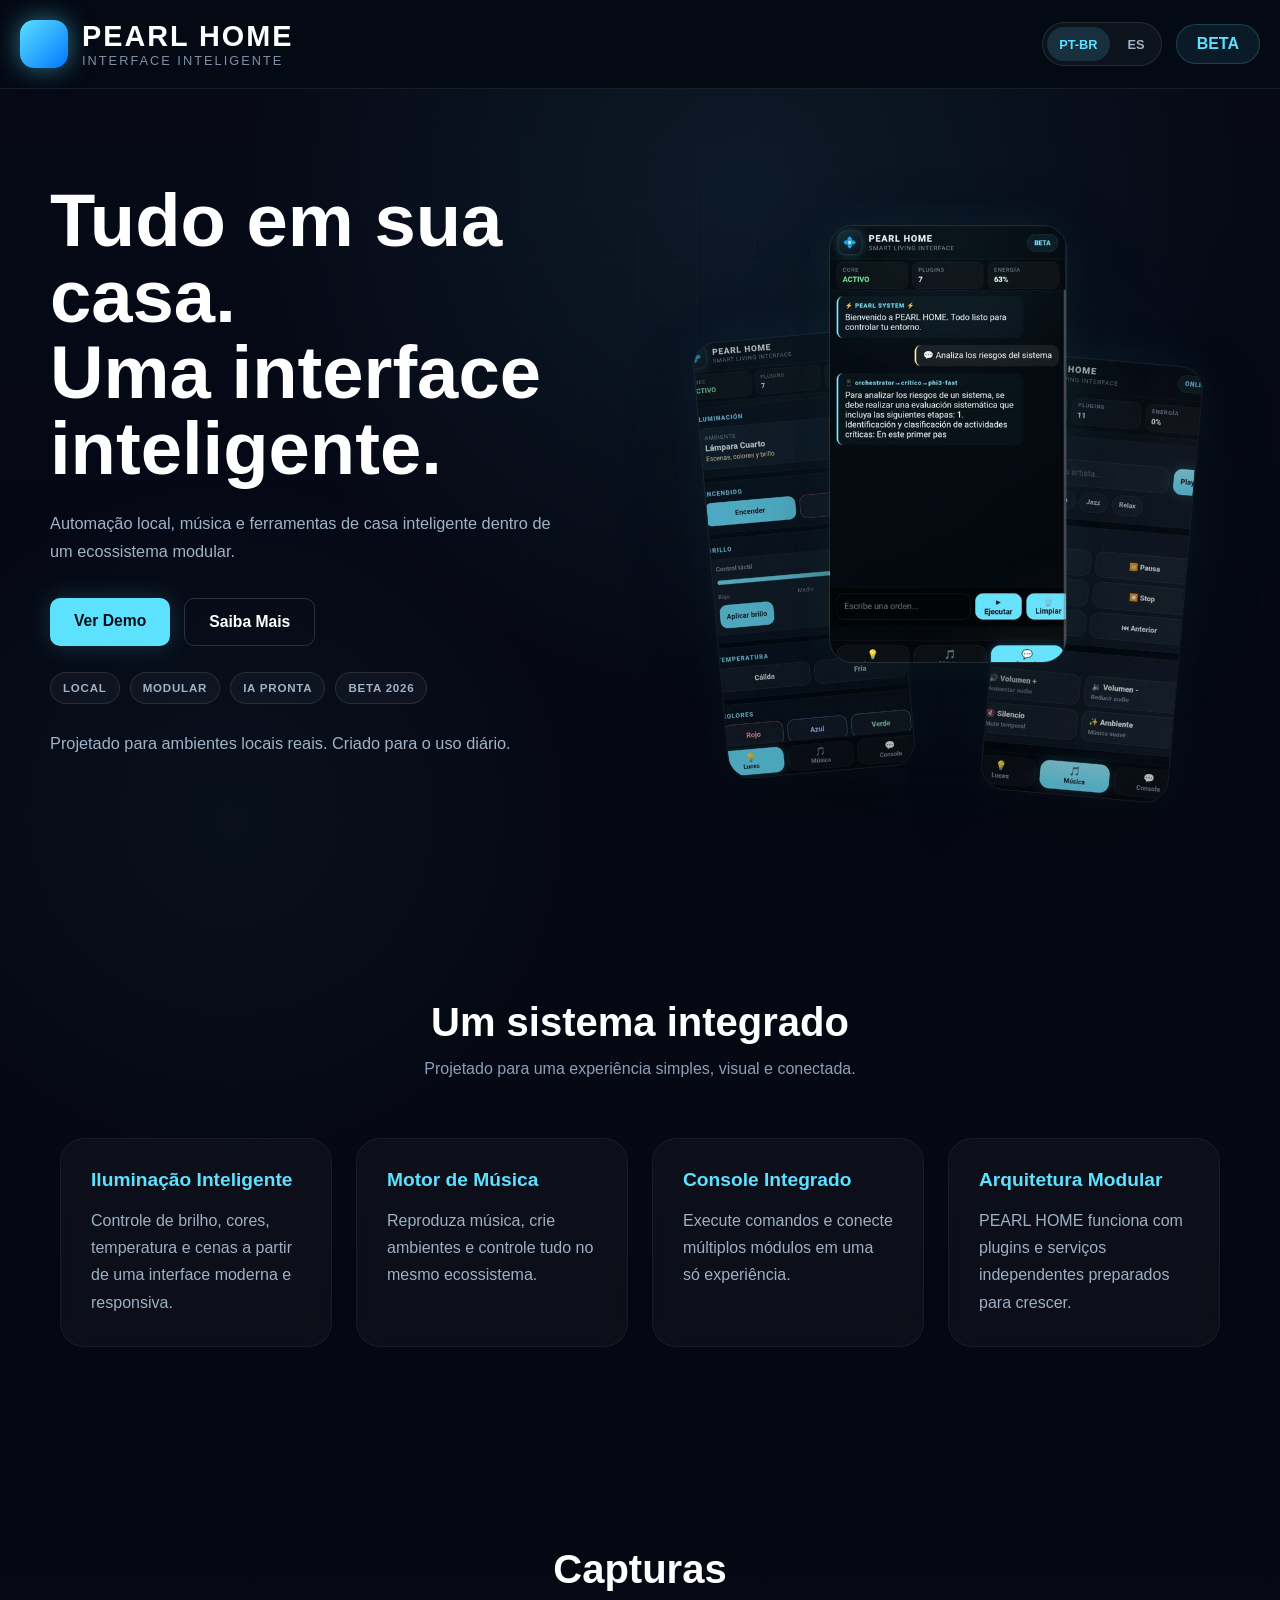
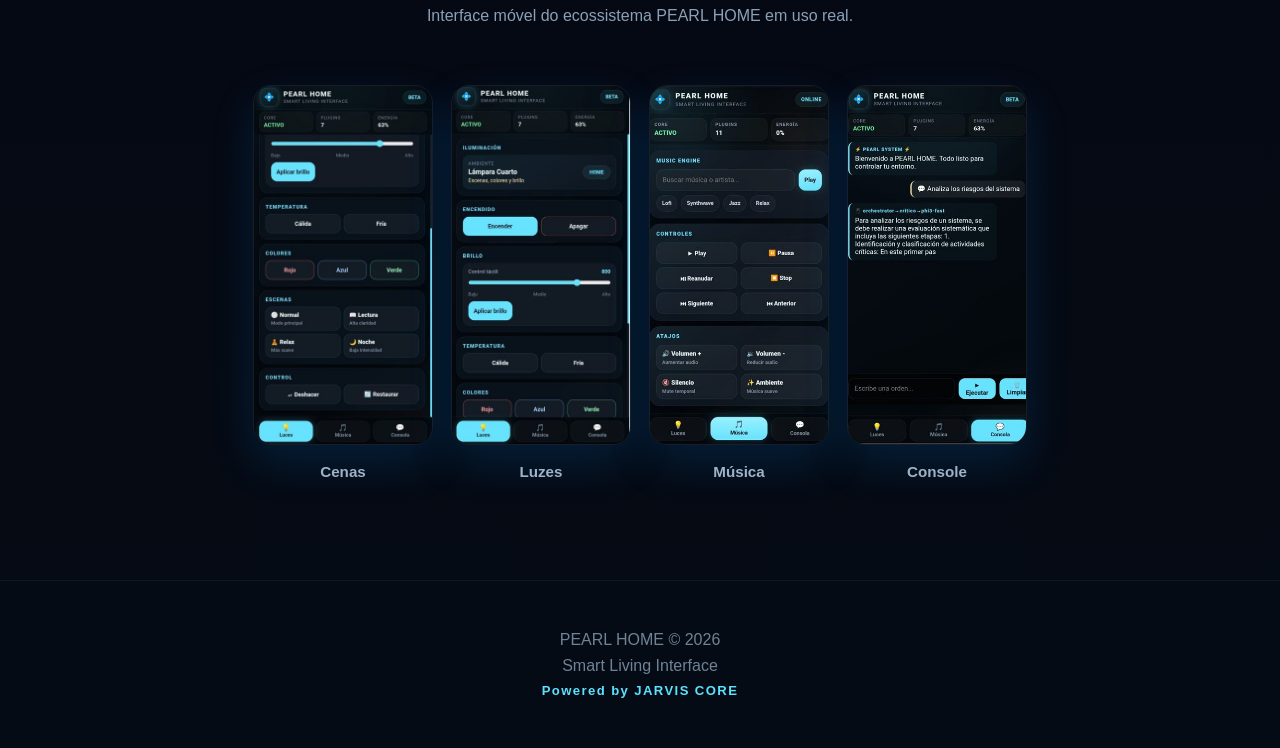
==== commit 97104a41: "Update footer branding" ====
--- a/index.html
+++ b/index.html
@@ -127,7 +127,9 @@
 </section>
 
 <footer>
-  <p>PEARL HOME © 2026 • Projeto experimental em desenvolvimento</p>
+  <p>PEARL HOME © 2026</p>
+  <p>Smart Living Interface</p>
+  <p>Powered by JARVIS CORE</p>
 </footer>
 
 </body>
--- a/css/style.css
+++ b/css/style.css
@@ -362,6 +362,18 @@
   border-top: 1px solid rgba(255,255,255,0.05);
 }
 
+footer p {
+  margin-bottom: 8px;
+}
+
+footer p:last-child {
+  margin-bottom: 0;
+  color: #5ce1ff;
+  font-size: 0.82rem;
+  font-weight: bold;
+  letter-spacing: 1.4px;
+}
+
 @media (max-width: 768px) {
   header {
     align-items: flex-start;
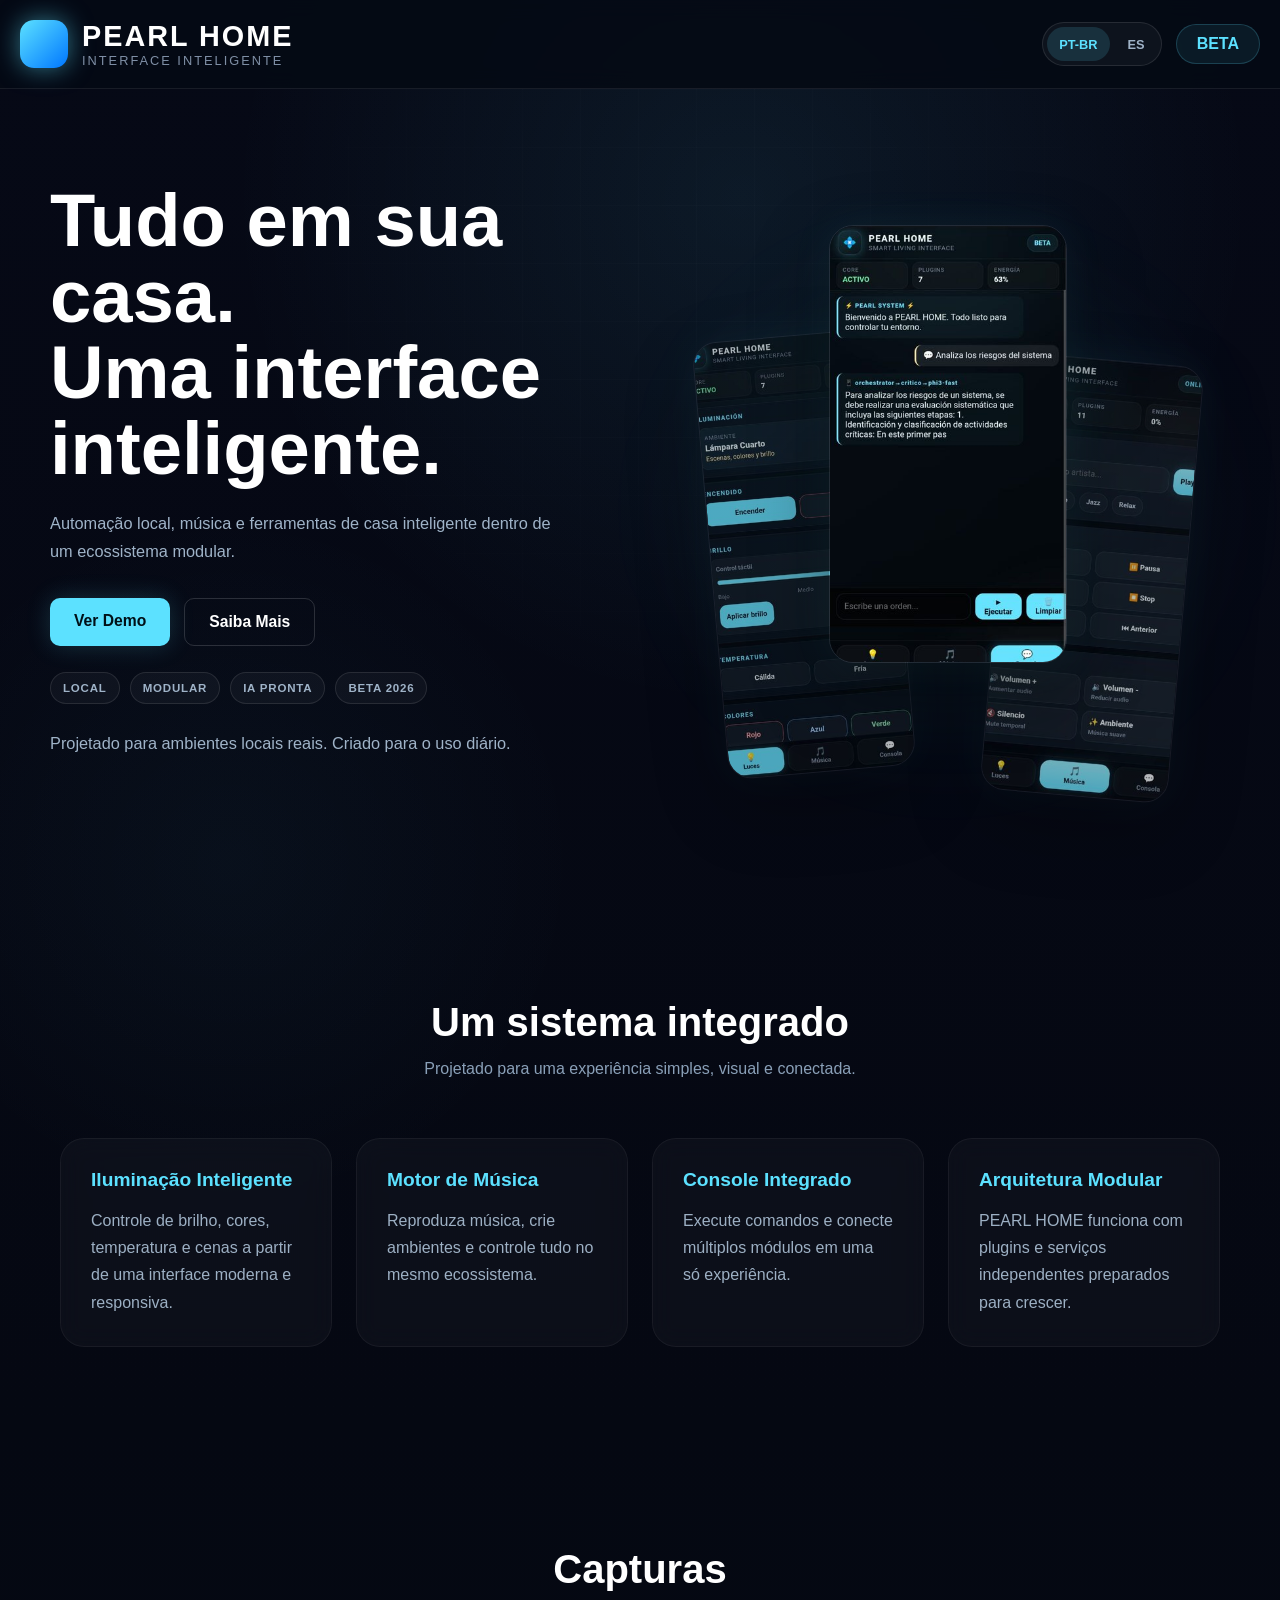
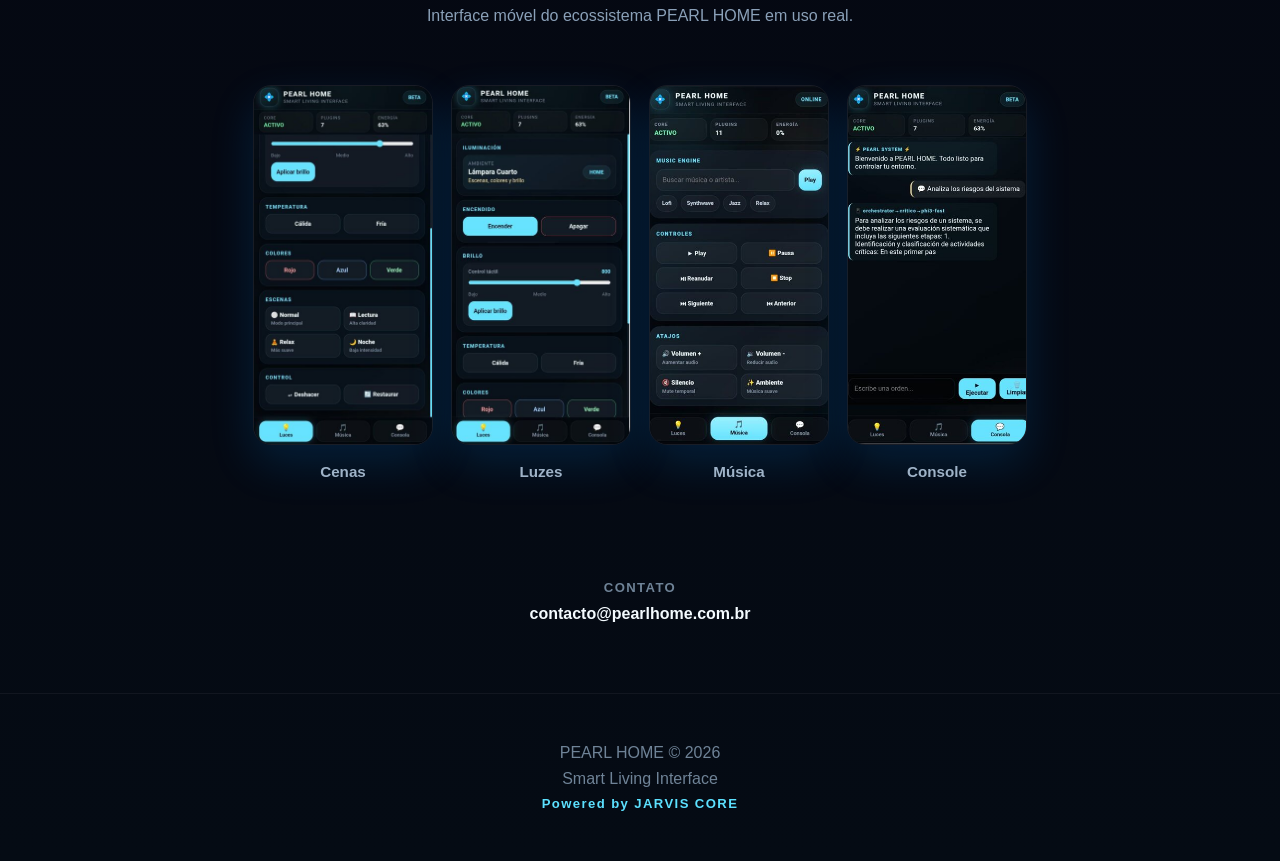
==== commit 7f7f92cb: "Add contact email section" ====
--- a/index.html
+++ b/index.html
@@ -126,6 +126,11 @@
   </div>
 </section>
 
+<section class="contact-strip" aria-label="Contato">
+  <p>Contato</p>
+  <a href="mailto:contacto@pearlhome.com.br">contacto@pearlhome.com.br</a>
+</section>
+
 <footer>
   <p>PEARL HOME © 2026</p>
   <p>Smart Living Interface</p>
--- a/css/style.css
+++ b/css/style.css
@@ -355,6 +355,31 @@
   font-weight: bold;
 }
 
+.contact-strip {
+  padding: 0 20px 70px;
+  text-align: center;
+}
+
+.contact-strip p {
+  margin-bottom: 10px;
+  color: #6f8397;
+  font-size: 0.82rem;
+  font-weight: bold;
+  letter-spacing: 1.4px;
+  text-transform: uppercase;
+}
+
+.contact-strip a {
+  color: #f4fbff;
+  font-size: 1rem;
+  font-weight: bold;
+  text-decoration: none;
+}
+
+.contact-strip a:hover {
+  color: #5ce1ff;
+}
+
 footer {
   padding: 50px 20px;
   text-align: center;
